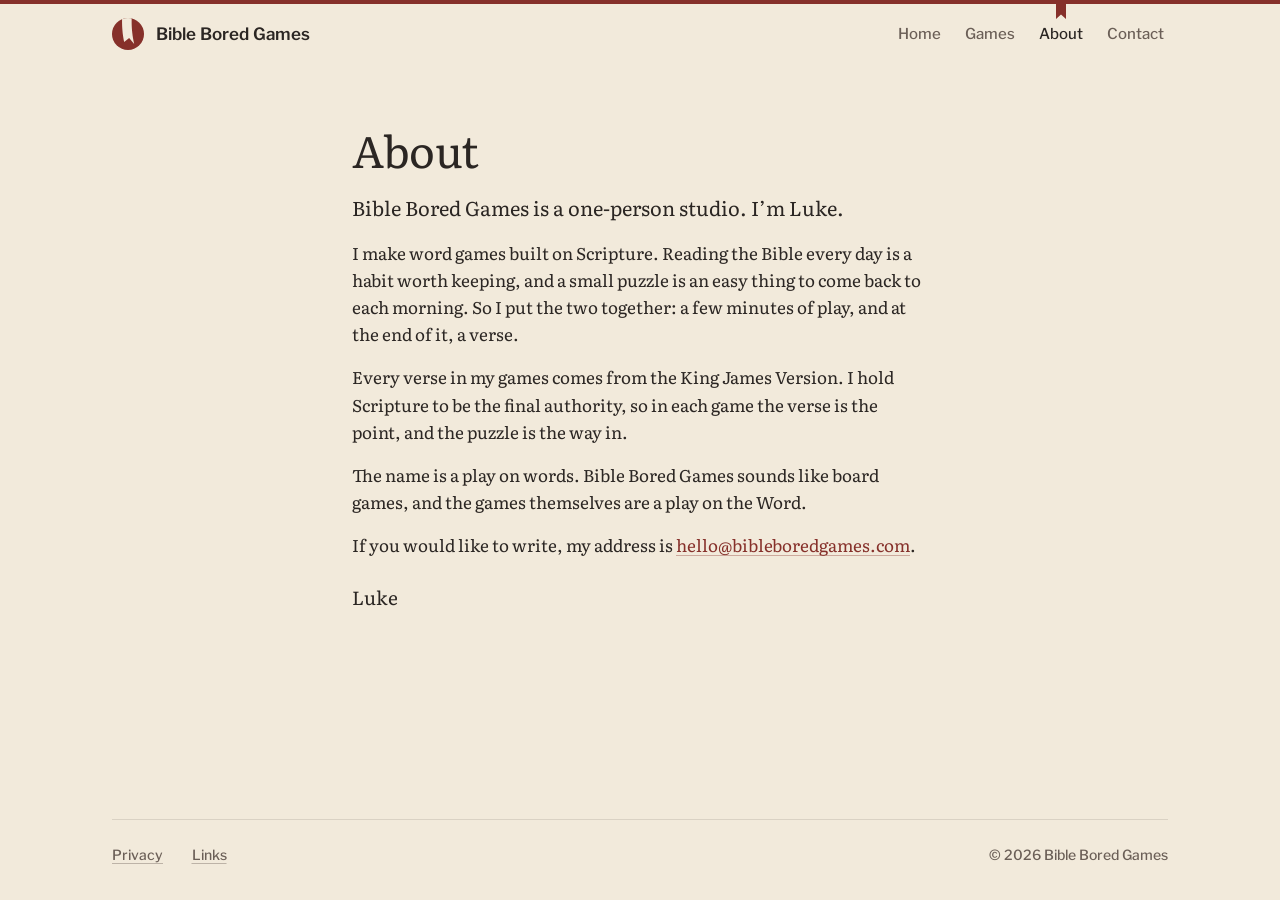
==== about/index.html @ 7250b258 "Build the full studio website around the approved links page Home, Games, theWord, Bible Enigma, Abo" ====
<!doctype html>
<html lang="en-US">
<head>
<meta charset="utf-8">
<meta name="viewport" content="width=device-width, initial-scale=1">
<title>About: Bible Bored Games</title>
<meta name="description" content="Bible Bored Games is a one-person studio making word games built on Scripture, from the King James Version.">
<meta name="theme-color" content="#86302A">
<link rel="canonical" href="https://bibleboredgames.com/about/">

<meta property="og:type" content="website">
<meta property="og:site_name" content="Bible Bored Games">
<meta property="og:title" content="About: Bible Bored Games">
<meta property="og:description" content="Bible Bored Games is a one-person studio making word games built on Scripture, from the King James Version.">
<meta property="og:url" content="https://bibleboredgames.com/about/">
<meta property="og:image" content="https://bibleboredgames.com/assets/img/og-image.png">
<meta property="og:image:width" content="1200">
<meta property="og:image:height" content="630">
<meta property="og:image:alt" content="A linen silk ribbon on a deep scarlet ground, above the words Bible Bored Games, A play on the Word.">
<meta name="twitter:card" content="summary_large_image">

<link rel="icon" href="/assets/img/favicon.svg" type="image/svg+xml">
<link rel="icon" href="/assets/img/favicon-32.png" sizes="32x32" type="image/png">
<link rel="apple-touch-icon" href="/assets/img/apple-touch-icon.png">
<link rel="preload" href="/assets/fonts/LibreFranklin-600.ttf" as="font" type="font/ttf" crossorigin>
<link rel="preload" href="/assets/fonts/Literata-400.ttf" as="font" type="font/ttf" crossorigin>
<link rel="stylesheet" href="/assets/site.css">
</head>
<body>

<a class="skip" href="#main">Skip to content</a>
<header class="masthead">
  <div class="masthead__inner">
    <a class="brand" href="/"><img src="/assets/img/favicon.svg" width="32" height="32" alt=""><span class="brand__name">Bible Bored Games</span><span class="visually-hidden">, home</span></a>
    <nav class="nav" aria-label="Site">
      <ul>
      <li><a href="/">Home</a></li>
      <li><a href="/games/">Games</a></li>
      <li><a href="/about/" aria-current="page">About</a></li>
      <li><a href="/contact/">Contact</a></li>
      </ul>
    </nav>
  </div>
</header>

<main id="main" class="sheet sheet--text">
  <!-- DRAFT: the owner approves this page word for word before it goes live (HQ D-128, D-130). -->
  <div class="column">
    <h1 class="title">About</h1>
    <div class="prose">
      <p class="lede">Bible Bored Games is a one-person studio. I’m Luke.</p>
      <p>I make word games built on Scripture. Reading the Bible every day is a habit worth keeping, and a small puzzle is an easy thing to come back to each morning. So I put the two together: a few minutes of play, and at the end of it, a verse.</p>
      <p>Every verse in my games comes from the King James Version. I hold Scripture to be the final authority, so in each game the verse is the point, and the puzzle is the way in.</p>
      <p>The name is a play on words. Bible Bored Games sounds like board games, and the games themselves are a play on the Word.</p>
      <p>If you would like to write, my address is <a href="mailto:hello@bibleboredgames.com">hello@bibleboredgames.com</a>.</p>
      <p class="signature">Luke</p>
    </div>
  </div>
</main>

<footer class="site-foot">
  <div class="site-foot__inner">
    <ul>
      <li><a href="/privacy/">Privacy</a></li>
      <li><a href="/links/">Links</a></li>
    </ul>
    <p>© 2026 Bible Bored Games</p>
  </div>
</footer>

</body>
</html>
---- assets/site.css ----
/* Bible Bored Games: shared stylesheet for the studio website.
   The links page (/links/) was the first page built on it. The rest of the
   site (Home, a page per game, About, Contact, Privacy, 404) adds its own
   rules in the second half of this file.
   The idea: Home and Links are the book's scarlet cover; every other page is
   a linen page inside, with the ribbon marking the page you are on.
   Colors come from the studio color system (HQ social/colour-system.md)
   and the app icons (HQ D-114). Fonts are self-hosted, OFL (see assets/fonts). */

@font-face {
  font-family: "Libre Franklin";
  src: url("fonts/LibreFranklin-500.ttf") format("truetype");
  font-weight: 500;
  font-style: normal;
  font-display: swap;
}
@font-face {
  font-family: "Libre Franklin";
  src: url("fonts/LibreFranklin-600.ttf") format("truetype");
  font-weight: 600;
  font-style: normal;
  font-display: swap;
}
@font-face {
  font-family: "Literata";
  src: url("fonts/Literata-400.ttf") format("truetype");
  font-weight: 400;
  font-style: normal;
  font-display: swap;
}

:root {
  --scarlet: #86302A;
  --scarlet-deep: #74291F;
  --linen: #F2EADB;
  --paper: #F8F3E9;
  --ink: #2B2623;
  --quiet: #6B5F57;
  --forest: #2D5D30;
  --forest-deep: #244B27;
  --navy: #2E4D7B;
  --navy-deep: #253F66;
  --hairline: rgba(43, 38, 35, 0.12);
  --cover-soft: rgba(242, 234, 219, 0.86);

  --sans: "Libre Franklin", "Helvetica Neue", Arial, sans-serif;
  --serif: "Literata", Georgia, "Times New Roman", serif;

  --ease: cubic-bezier(0.2, 0, 0, 1);
}

*, *::before, *::after { box-sizing: border-box; }

html {
  -webkit-text-size-adjust: 100%;
  text-size-adjust: 100%;
}

body {
  margin: 0;
  background: var(--linen);
  color: var(--ink);
  font-family: var(--serif);
  font-size: 17px;
  line-height: 1.5;
  -webkit-font-smoothing: antialiased;
}

h1, h2, h3, p, ul, ol, figure, dl, dd { margin: 0; }
ul { padding: 0; list-style: none; }
img { display: block; }

a { color: inherit; }

:focus-visible {
  outline: 2px solid var(--ink);
  outline-offset: 3px;
}

/* ---------- The cover: the studio's scarlet, with the ribbon hanging in ---------- */

.cover {
  position: relative;
  overflow: hidden;
  background: var(--scarlet);
  color: var(--linen);
  text-align: center;
  padding: 216px 16px 56px;
}

.cover__ribbon {
  position: absolute;
  top: 0;
  left: 50%;
  width: 76px;
  height: 176px;
  transform: translateX(-50%);
  fill: var(--linen);
}

.cover__name {
  font-family: var(--sans);
  font-weight: 600;
  font-size: clamp(28px, 8.8vw, 40px);
  line-height: 1.1;
  letter-spacing: -0.01em;
}

.cover__tagline {
  margin-top: 12px;
  font-family: var(--serif);
  font-size: clamp(20px, 5.6vw, 24px);
  line-height: 1.3;
}

.cover__line {
  margin-top: 8px;
  font-family: var(--serif);
  font-size: 16px;
  color: var(--cover-soft);
}

/* ---------- The page ---------- */

.page {
  max-width: 480px;
  margin: 0 auto;
  padding: 32px 16px 40px;
}

.game {
  background: var(--paper);
  border: 1px solid var(--hairline);
  border-radius: 16px;
  padding: 20px 20px 8px;
}

.game + .game { margin-top: 16px; }

.game__head {
  display: flex;
  align-items: center;
  gap: 16px;
}

.game__icon {
  flex: none;
  width: 72px;
  height: 72px;
  border-radius: 16px;
  box-shadow: 0 1px 2px rgba(43, 38, 35, 0.12), 0 4px 12px rgba(43, 38, 35, 0.08);
}

.game__name {
  font-family: var(--sans);
  font-weight: 600;
  font-size: 21px;
  line-height: 1.2;
}

.game__subname {
  display: block;
  font-weight: 500;
  font-size: 15px;
  line-height: 1.35;
  color: var(--quiet);
  margin-top: 2px;
}

.game__status {
  margin-top: 4px;
  font-family: var(--sans);
  font-weight: 500;
  font-size: 13px;
  line-height: 1.4;
  color: var(--quiet);
}

.game__line {
  margin-top: 16px;
  text-wrap: pretty;
  font-size: 17px;
  line-height: 1.5;
}

.stores {
  display: flex;
  gap: 8px;
  margin-top: 20px;
}

.button {
  flex: 1 1 0;
  display: inline-flex;
  align-items: center;
  justify-content: center;
  min-height: 48px;
  padding: 0 16px;
  border-radius: 10px;
  font-family: var(--sans);
  font-weight: 600;
  font-size: 16px;
  line-height: 1.2;
  text-align: center;
  text-decoration: none;
  transition: background-color 160ms var(--ease), color 160ms var(--ease), transform 120ms var(--ease);
}

.button:active { transform: scale(0.98); }

.button--theword { background: var(--forest); color: var(--linen); }
.button--theword:hover { background: var(--forest-deep); }

.button--enigma { background: var(--navy); color: var(--linen); }
.button--enigma:hover { background: var(--navy-deep); }

.button--enigma-outline {
  color: var(--navy);
  box-shadow: inset 0 0 0 1.5px var(--navy);
}
.button--enigma-outline:hover { background: rgba(46, 77, 123, 0.08); }

.small-links {
  display: flex;
  gap: 24px;
  margin-top: 4px;
}

.small-links a {
  display: inline-flex;
  align-items: center;
  min-height: 44px;
  font-family: var(--sans);
  font-weight: 500;
  font-size: 14px;
  color: var(--quiet);
  text-decoration: underline;
  text-decoration-color: rgba(107, 95, 87, 0.4);
  text-underline-offset: 3px;
  transition: color 160ms var(--ease), text-decoration-color 160ms var(--ease);
}
.small-links a:hover { color: var(--ink); text-decoration-color: currentColor; }

/* ---------- Follow and contact ---------- */

.block {
  margin-top: 40px;
  padding: 0 4px;
  text-align: center;
}

.block__title {
  font-family: var(--serif);
  font-weight: 400;
  font-size: 15px;
  color: var(--quiet);
}

.follow[data-enabled="false"] { display: none; }

.follow__links {
  display: flex;
  justify-content: center;
  gap: 24px;
}

.follow__links a,
.contact__mail {
  display: inline-flex;
  align-items: center;
  min-height: 44px;
  font-family: var(--sans);
  font-weight: 500;
  font-size: 17px;
  color: var(--scarlet);
  text-decoration: underline;
  text-decoration-color: rgba(134, 48, 42, 0.35);
  text-underline-offset: 4px;
  text-decoration-thickness: 1px;
  overflow-wrap: anywhere;
  transition: text-decoration-color 160ms var(--ease);
}
.follow__links a:hover,
.contact__mail:hover { text-decoration-color: currentColor; }

.footer {
  margin-top: 32px;
  padding-top: 20px;
  border-top: 1px solid var(--hairline);
  text-align: center;
  font-family: var(--sans);
  font-weight: 500;
  font-size: 13px;
  color: var(--quiet);
}

/* ---------- Narrow phones (320 to 359 px) ---------- */

@media (max-width: 359px) {
  .game { padding: 16px 16px 4px; }
  .game__head { gap: 12px; }
  .game__icon { width: 60px; height: 60px; border-radius: 14px; }
  .game__name { font-size: 19px; }
  .game__status { font-size: 12px; }
  .button { padding: 0 8px; font-size: 15px; white-space: nowrap; }
}

/* ---------- Wide screens: a book laid open, cover on the left, page on the right ---------- */

@media (min-width: 900px) {
  body.book {
    display: grid;
    grid-template-columns: minmax(0, 5fr) minmax(0, 6fr);
    min-height: 100vh;
  }

  .cover {
    min-height: 100vh;
    padding: calc(42vh + 64px) 48px 64px;
  }

  .cover__ribbon { width: 112px; height: 42vh; min-height: 260px; }

  .cover__name { font-size: 48px; }
  .cover__tagline { margin-top: 16px; font-size: 28px; }
  .cover__line { margin-top: 12px; font-size: 18px; }

  .page {
    width: 100%;
    max-width: 512px;
    padding: 96px 32px 48px;
    align-self: center;
  }
}

@media (prefers-reduced-motion: reduce) {
  .button, .small-links a, .contact__mail { transition: none; }
  .button:active { transform: none; }
}

/* ======================================================================
   The rest of the site
   ====================================================================== */

:root {
  --gold: #CFA64C;
  --stone: #D4C9B5;
  --tile-edge: #D5C5A7;
  --mark: var(--scarlet);          /* the ribbon color of the current page */
  --measure: 36rem;
}

.skip {
  position: absolute;
  left: 16px;
  top: -64px;
  z-index: 10;
  padding: 12px 16px;
  background: var(--ink);
  color: var(--linen);
  font-family: var(--sans);
  font-weight: 600;
  font-size: 15px;
  text-decoration: none;
  border-radius: 8px;
}
.skip:focus { top: 12px; }

.visually-hidden {
  position: absolute;
  width: 1px;
  height: 1px;
  overflow: hidden;
  clip: rect(0 0 0 0);
  white-space: nowrap;
}

/* ---------- Masthead: the scarlet edge of the cover, and the ribbon marking the page ---------- */

.masthead { border-top: 4px solid var(--scarlet); }
.masthead--home { border-top: 0; }
.masthead--home .masthead__inner { justify-content: center; }

.masthead__inner {
  max-width: 1120px;
  margin: 0 auto;
  padding: 0 12px 0 16px;
  display: flex;
  align-items: center;
  justify-content: space-between;
  gap: 8px;
}

.brand {
  padding-top: 4px;
  display: inline-flex;
  align-items: center;
  gap: 12px;
  min-height: 56px;
  text-decoration: none;
  font-family: var(--sans);
  font-weight: 600;
  font-size: 17px;
  line-height: 1.2;
  color: var(--ink);
}
.brand img { width: 32px; height: 32px; flex: none; }
.brand__name { display: none; }

.nav ul { display: flex; }

.nav a {
  position: relative;
  display: inline-flex;
  align-items: center;
  min-height: 56px;
  padding: 4px 8px 0;
  font-family: var(--sans);
  font-weight: 500;
  font-size: 15px;
  color: var(--quiet);
  text-decoration: none;
  transition: color 160ms var(--ease);
}
.nav a:hover { color: var(--ink); }

.nav a[aria-current="page"] { color: var(--ink); }
.nav a[aria-current="page"]::before {
  content: "";
  position: absolute;
  top: 0;
  left: 50%;
  width: 10px;
  height: 15px;
  margin-left: -5px;
  background: var(--mark);
  clip-path: polygon(0 0, 100% 0, 100% 100%, 50% 70%, 0 100%);
}

@media (min-width: 600px) {
  .brand__name { display: inline; }
  .masthead__inner { padding: 0 24px 0 32px; }
  .nav a { padding: 4px 12px 0; }
}

/* ---------- Footer ---------- */

.site-foot {
  max-width: 1120px;
  margin: 0 auto;
  padding: 0 16px;
}

.site-foot__inner {
  display: flex;
  flex-wrap: wrap;
  align-items: center;
  justify-content: space-between;
  gap: 0 24px;
  padding: 12px 0 24px;
  border-top: 1px solid var(--hairline);
  font-family: var(--sans);
  font-weight: 500;
  font-size: 14px;
  color: var(--quiet);
}

.site-foot ul { display: flex; gap: 24px; }

.site-foot a {
  display: inline-flex;
  align-items: center;
  justify-content: center;
  min-height: 44px;
  min-width: 44px;
  color: var(--quiet);
  text-decoration: underline;
  text-decoration-color: rgba(107, 95, 87, 0.4);
  text-underline-offset: 3px;
  transition: color 160ms var(--ease), text-decoration-color 160ms var(--ease);
}
.site-foot a:hover { color: var(--ink); text-decoration-color: currentColor; }

@media (min-width: 600px) {
  .site-foot { padding: 0 32px; }
}

/* The links page keeps its own centered footer, with two small links added */
.footer__links {
  display: flex;
  justify-content: center;
  gap: 24px;
  margin-bottom: 4px;
}
.footer__links a {
  display: inline-flex;
  align-items: center;
  justify-content: center;
  min-height: 44px;
  min-width: 44px;
  color: var(--quiet);
  text-decoration: underline;
  text-decoration-color: rgba(107, 95, 87, 0.4);
  text-underline-offset: 3px;
}
.footer__links a:hover { color: var(--ink); text-decoration-color: currentColor; }

/* ---------- A linen page ---------- */

.sheet {
  max-width: 1120px;
  margin: 0 auto;
  padding: 40px 16px 64px;
}

.column { max-width: var(--measure); }

.sheet--text .column { margin: 0 auto; }

.title {
  font-family: var(--serif);
  font-weight: 400;
  font-size: 34px;
  line-height: 1.15;
  letter-spacing: -0.01em;
  text-wrap: balance;
}

.lede {
  margin-top: 16px;
  font-size: 19px;
  line-height: 1.5;
  text-wrap: pretty;
}

.prose > * + * { margin-top: 16px; }
.lede + .prose { margin-top: 16px; }
.prose p, .prose li { text-wrap: pretty; line-height: 1.6; }

.prose h2,
.section-title {
  margin-top: 40px;
  font-family: var(--sans);
  font-weight: 600;
  font-size: 18px;
  line-height: 1.3;
}
.prose h2 + p, .prose h2 + ul { margin-top: 8px; }

.prose ul li {
  position: relative;
  padding-left: 20px;
}
.prose ul li + li { margin-top: 8px; }
.prose ul li::before {
  content: "";
  position: absolute;
  left: 2px;
  top: 0.72em;
  width: 6px;
  height: 6px;
  border-radius: 50%;
  background: var(--mark);
}

.prose a,
.text-link {
  color: var(--scarlet);
  text-decoration: underline;
  text-decoration-color: rgba(134, 48, 42, 0.35);
  text-underline-offset: 3px;
  text-decoration-thickness: 1px;
  overflow-wrap: anywhere;
  transition: text-decoration-color 160ms var(--ease);
}
.prose a:hover,
.text-link:hover { text-decoration-color: currentColor; }

.note {
  font-family: var(--sans);
  font-weight: 500;
  font-size: 14px;
  line-height: 1.5;
  color: var(--quiet);
}

.signature {
  margin-top: 24px;
  font-family: var(--serif);
  font-size: 19px;
}

@media (min-width: 600px) {
  .sheet { padding: 64px 32px 96px; }
  .title { font-size: 44px; }
  .lede { font-size: 20px; }
}

/* ---------- Game pages ---------- */

.page-theword { --mark: var(--forest); }
.page-enigma { --mark: var(--navy); }

.game-head {
  display: flex;
  align-items: center;
  gap: 20px;
}

.game-head__icon {
  flex: none;
  width: 80px;
  height: 80px;
  border-radius: 18px;
  box-shadow: 0 1px 2px rgba(43, 38, 35, 0.12), 0 4px 12px rgba(43, 38, 35, 0.08);
}

.game-head__sub {
  margin-top: 4px;
  font-family: var(--sans);
  font-weight: 500;
  font-size: 15px;
  line-height: 1.35;
  color: var(--quiet);
}

.game-head + .lede { margin-top: 24px; }

.actions {
  display: flex;
  flex-wrap: wrap;
  gap: 8px;
  margin-top: 24px;
  max-width: 400px;
}
.actions .button { flex: 1 1 120px; }

.small-links--page { margin-top: 8px; }

.split__aside { margin-top: 40px; }
.split__more { margin-top: 8px; }

@media (min-width: 960px) {
  .split {
    display: grid;
    grid-template-columns: minmax(0, 1fr) 400px;
    grid-template-areas:
      "main  board"
      "more  board"
      "more  shot";
    grid-template-rows: auto auto 1fr;
    column-gap: 80px;
    align-items: start;
  }
  .split__main { grid-area: main; }
  .split__aside { grid-area: board; margin-top: 0; }
  .split__more { grid-area: more; }
  .split__shot { grid-area: shot; }
}

/* The board: a game of theWord drawn in its colors */

.board {
  background: var(--paper);
  border: 1px solid var(--hairline);
  border-radius: 20px;
  padding: 28px 20px 24px;
  text-align: center;
}

.board__grid {
  display: grid;
  grid-template-columns: repeat(5, 48px);
  gap: 6px;
  justify-content: center;
}

.tile {
  display: grid;
  place-items: center;
  width: 48px;
  height: 48px;
  border-radius: 6px;
  font-family: var(--sans);
  font-weight: 600;
  font-size: 24px;
  line-height: 1;
  color: var(--ink);
  background: var(--linen);
  box-shadow: inset 0 0 0 1.5px var(--tile-edge);
}
.tile--right { background: var(--forest); color: var(--linen); box-shadow: none; }
.tile--near { background: var(--gold); box-shadow: none; }
.tile--out { background: var(--stone); box-shadow: none; }

.board__verse {
  display: block;
  margin-top: 24px;
  font-family: var(--serif);
  font-size: 19px;
  line-height: 1.4;
  text-wrap: balance;
}

.board__ref {
  display: block;
  margin-top: 4px;
  font-family: var(--sans);
  font-weight: 500;
  font-size: 14px;
  color: var(--quiet);
}

.legend {
  margin-top: 16px;
}
.prose .legend li { padding-left: 0; }
.prose .legend li::before { content: none; }
.legend li {
  display: flex;
  align-items: center;
  gap: 12px;
  min-height: 32px;
}
.legend .tile {
  width: 24px;
  height: 24px;
  border-radius: 4px;
  font-size: 13px;
  flex: none;
}

.shot {
  margin-top: 40px;
  text-align: center;
}
.shot img { margin: 0 auto; }
.shot img {
  width: 100%;
  max-width: 280px;
  height: auto;
  border-radius: 20px;
  border: 1px solid var(--hairline);
  box-shadow: 0 1px 2px rgba(43, 38, 35, 0.10), 0 8px 24px rgba(43, 38, 35, 0.08);
}
.shot figcaption { margin-top: 12px; }

.kjv { margin-top: 48px; max-width: var(--measure); }

@media (min-width: 400px) {
  .board__grid { grid-template-columns: repeat(5, 52px); }
  .board .board__grid .tile { width: 52px; height: 52px; font-size: 26px; }
}

/* ---------- Home: the cover on the left, the first page on the right ---------- */

.home-page {
  max-width: 560px;
  margin: 0 auto;
  padding: 40px 16px 48px;
}

.intro {
  font-size: 20px;
  line-height: 1.5;
  text-wrap: pretty;
}

.home-page .section-title { margin: 48px 0 16px; }

.game__more {
  display: flex;
  margin-top: 4px;
}

.contents { border-top: 1px solid var(--hairline); }
.contents li { border-bottom: 1px solid var(--hairline); }
.contents a {
  display: flex;
  align-items: baseline;
  justify-content: space-between;
  gap: 16px;
  min-height: 56px;
  padding: 16px 4px;
  text-decoration: none;
  transition: background-color 160ms var(--ease);
}
.contents a:hover { background: rgba(43, 38, 35, 0.03); }
.contents a:hover .contents__name { text-decoration-color: currentColor; }
.contents__name {
  font-family: var(--sans);
  font-weight: 600;
  font-size: 17px;
  color: var(--scarlet);
  text-decoration: underline;
  text-decoration-color: rgba(134, 48, 42, 0.35);
  text-underline-offset: 3px;
}
.contents__what {
  font-size: 16px;
  color: var(--quiet);
  text-align: right;
}

.home-page .site-foot { padding: 0; margin-top: 48px; }

@media (min-width: 900px) {
  .book__side {
    display: flex;
    flex-direction: column;
    min-height: 100vh;
  }
  .book__side .masthead__inner { justify-content: flex-end; width: 100%; max-width: 576px; padding: 0 20px; }
  .home-page {
    width: 100%;
    max-width: 576px;
    padding: 56px 32px 32px;
  }
}

/* ---------- 404 ---------- */

.lost { text-align: center; padding-top: 72px; }
.lost .actions { margin: 32px auto 0; }

@media (prefers-reduced-motion: reduce) {
  .nav a, .site-foot a, .prose a, .text-link, .contents a { transition: none; }
}

/* ---------- Small pieces ---------- */

.games-list { margin-top: 40px; max-width: 480px; }

.contact-big { margin-top: 4px; }
.contact-big .contact__mail { font-size: clamp(18px, 5.6vw, 22px); }

.button--home { background: var(--scarlet); color: var(--linen); }
.button--home:hover { background: var(--scarlet-deep); }
.button--quiet { color: var(--scarlet); box-shadow: inset 0 0 0 1.5px var(--scarlet); }
.button--quiet:hover { background: rgba(134, 48, 42, 0.06); }

/* ---------- Footer at the foot of short pages ---------- */

body:not(.book) {
  display: flex;
  flex-direction: column;
  min-height: 100vh;
}
body:not(.book) > main { flex: 1 0 auto; width: 100%; }
body:not(.book) > .masthead,
body:not(.book) > .site-foot { width: 100%; }

/* ---------- The games page: both games side by side on wide screens ---------- */

.column--games { max-width: 1000px; margin: 0 auto; }
.column--games .lede { max-width: var(--measure); }

@media (min-width: 840px) {
  .games-list {
    max-width: none;
    display: grid;
    grid-template-columns: 1fr 1fr;
    gap: 24px;
    align-items: stretch;
  }
  .games-list .game + .game { margin-top: 0; }
  .games-list .game { display: flex; flex-direction: column; }
  .games-list .game__line { flex: 1 0 auto; }
}

/* ---------- Narrow phones ---------- */

@media (max-width: 359px) {
  .title { font-size: 30px; }
  .game-head { gap: 16px; }
  .game-head__icon { width: 64px; height: 64px; border-radius: 14px; }
}
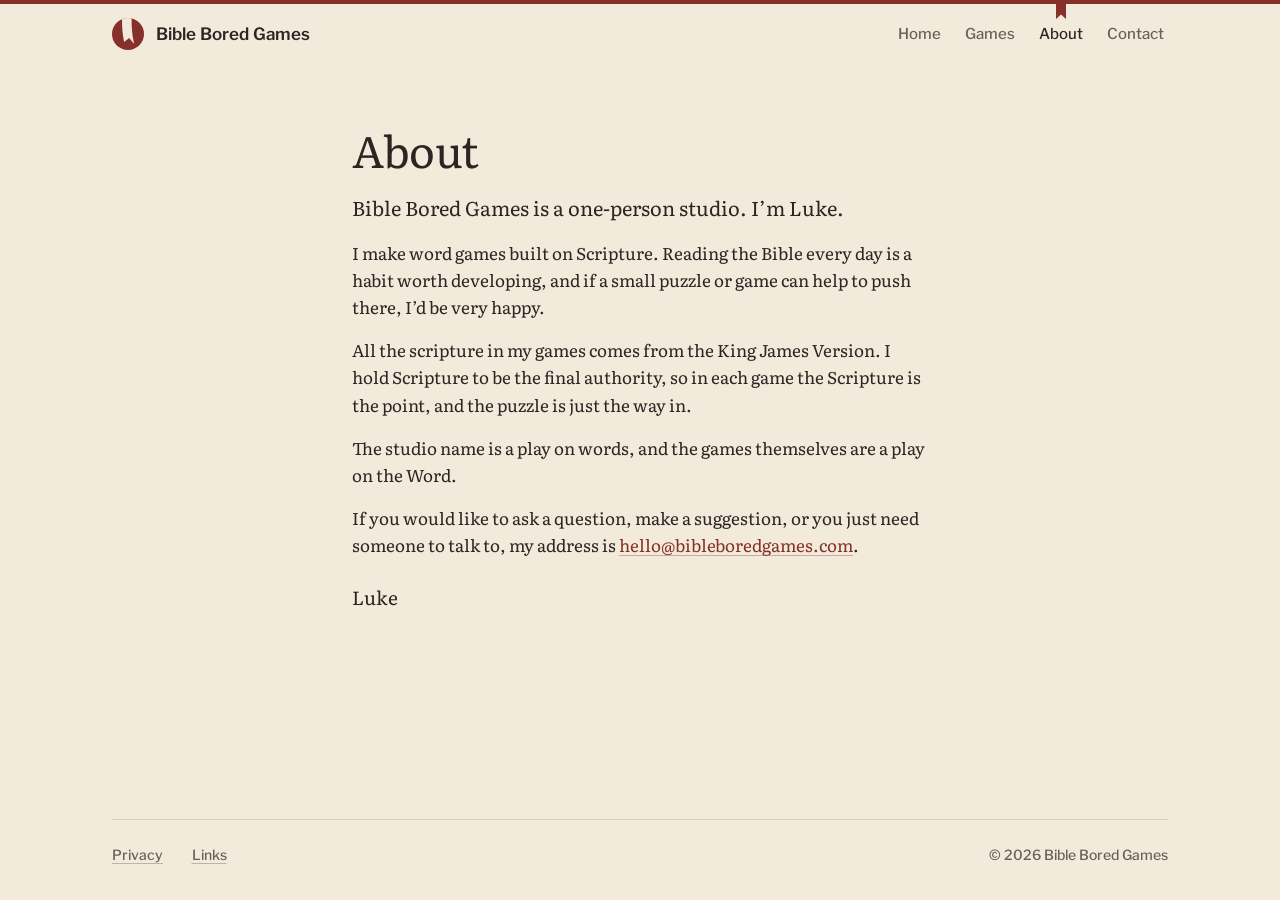
==== commit f8c87a33: "About: the owner's own text, word for word (HQ D-133) Co-Authored-By: Claude Opus 5.5 <noreply@anthr" ====
--- a/about/index.html
+++ b/about/index.html
@@ -44,15 +44,15 @@
 </header>
 
 <main id="main" class="sheet sheet--text">
-  <!-- DRAFT: the owner approves this page word for word before it goes live (HQ D-128, D-130). -->
+  <!-- Text approved word for word by the owner, Nov 19 (HQ D-133). -->
   <div class="column">
     <h1 class="title">About</h1>
     <div class="prose">
       <p class="lede">Bible Bored Games is a one-person studio. I’m Luke.</p>
-      <p>I make word games built on Scripture. Reading the Bible every day is a habit worth keeping, and a small puzzle is an easy thing to come back to each morning. So I put the two together: a few minutes of play, and at the end of it, a verse.</p>
-      <p>Every verse in my games comes from the King James Version. I hold Scripture to be the final authority, so in each game the verse is the point, and the puzzle is the way in.</p>
-      <p>The name is a play on words. Bible Bored Games sounds like board games, and the games themselves are a play on the Word.</p>
-      <p>If you would like to write, my address is <a href="mailto:hello@bibleboredgames.com">hello@bibleboredgames.com</a>.</p>
+      <p>I make word games built on Scripture. Reading the Bible every day is a habit worth developing, and if a small puzzle or game can help to push there, I’d be very happy.</p>
+      <p>All the scripture in my games comes from the King James Version. I hold Scripture to be the final authority, so in each game the Scripture is the point, and the puzzle is just the way in.</p>
+      <p>The studio name is a play on words, and the games themselves are a play on the Word.</p>
+      <p>If you would like to ask a question, make a suggestion, or you just need someone to talk to, my address is <a href="mailto:hello@bibleboredgames.com">hello@bibleboredgames.com</a>.</p>
       <p class="signature">Luke</p>
     </div>
   </div>
